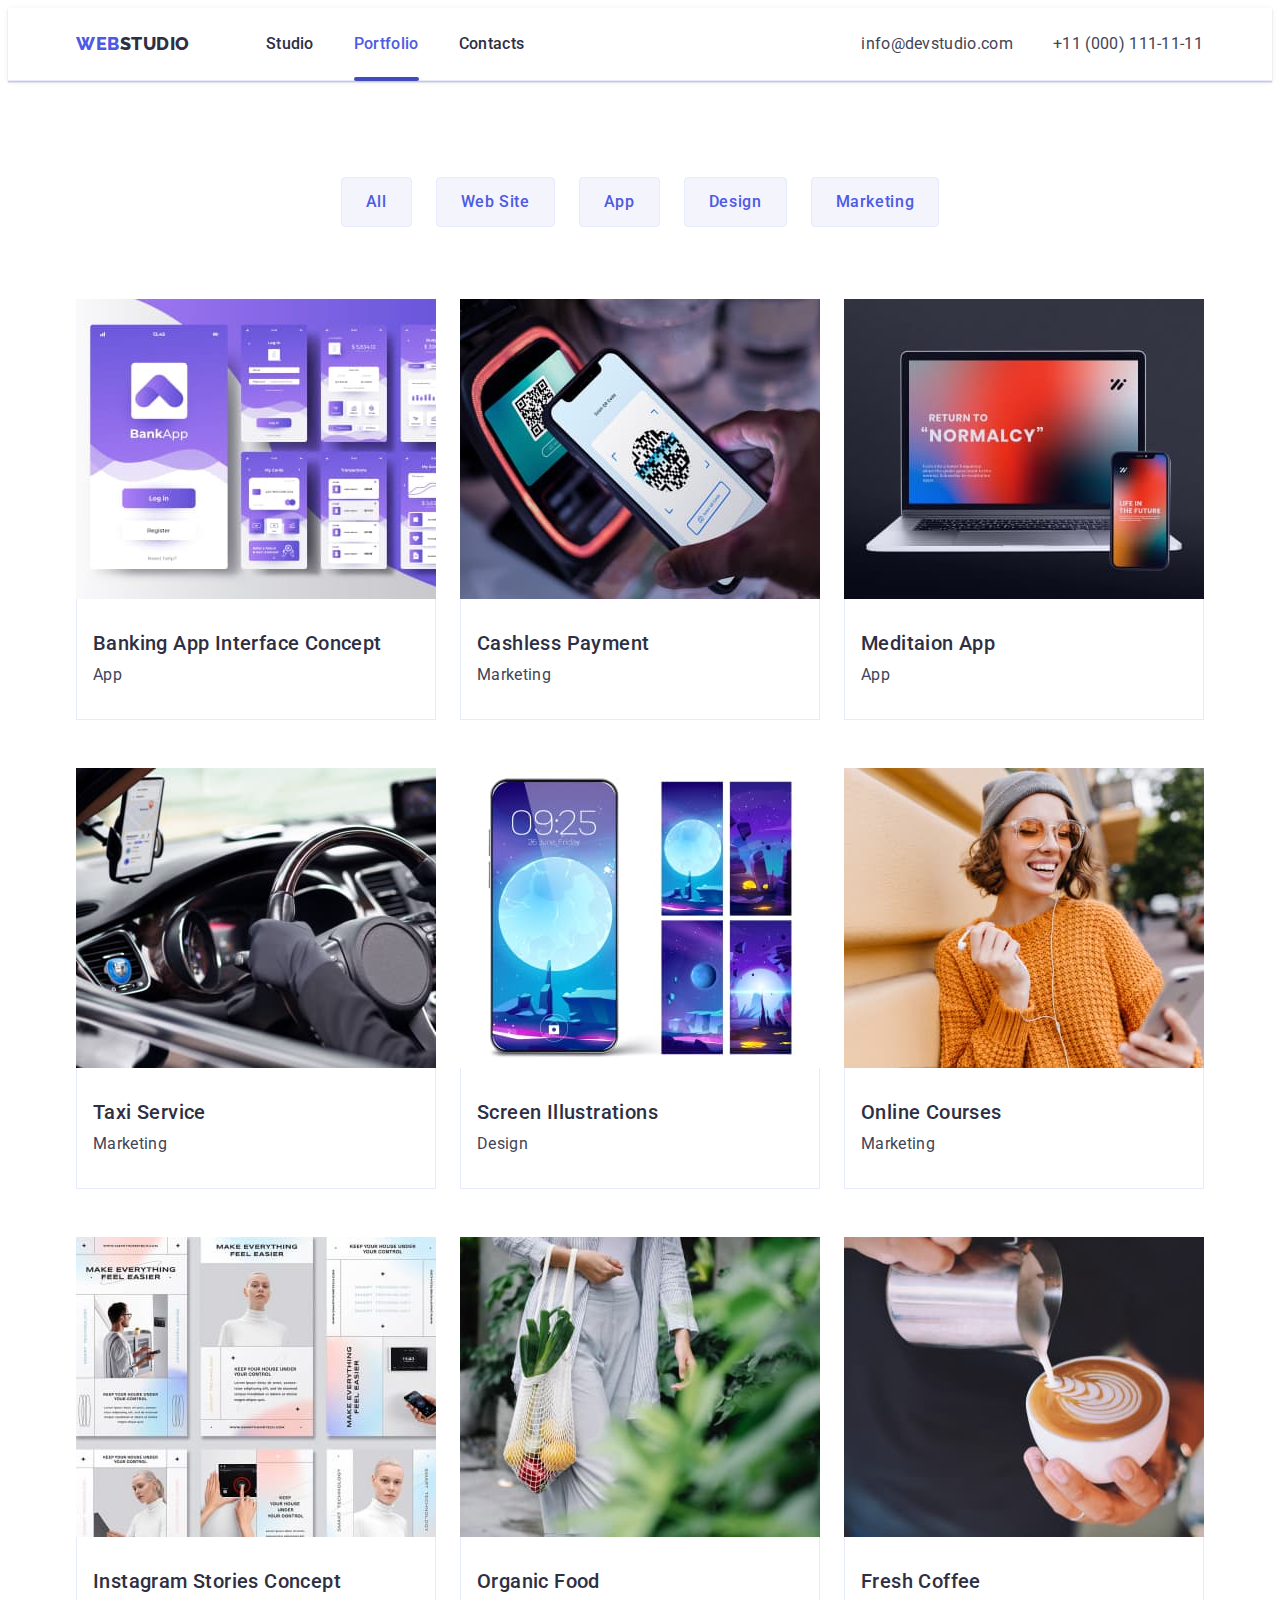
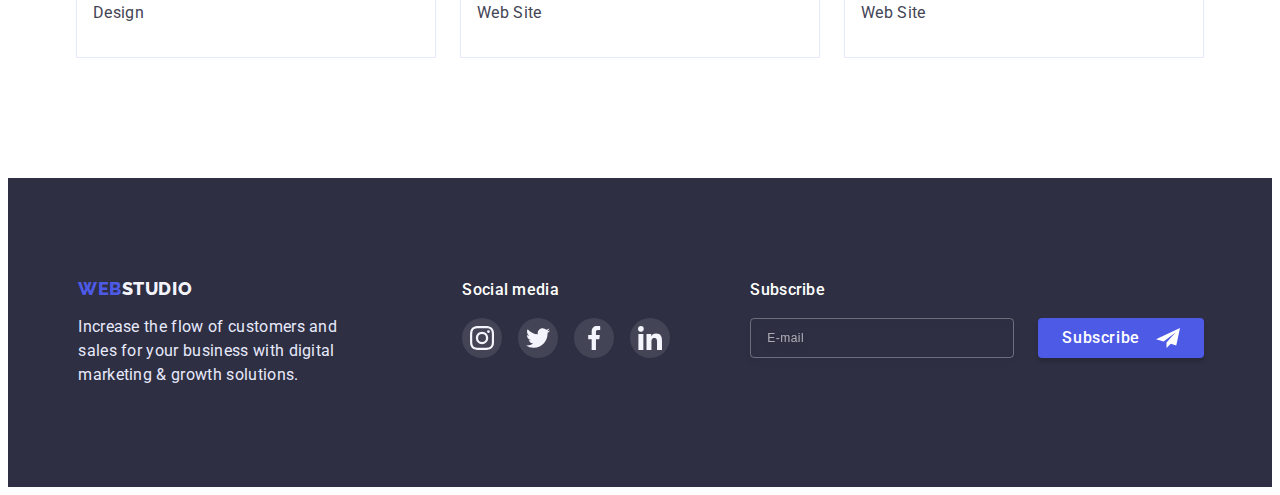
==== portfolio.html @ 02cbae7e "Initial commit" ====
<!DOCTYPE html>
<html lang="en">
  <head>
    <meta charset="UTF-8" />
    <meta http-equiv="X-UA-Compatible" content="IE=edge" />
    <meta name="viewport" content="width=device-width, initial-scale=1.0" />
    <title>OUR PORTFOLIO</title>
    <link rel="preconnect" href="https://fonts.googleapis.com" />
    <link rel="preconnect" href="https://fonts.gstatic.com" crossorigin />
    <link
      href="https://fonts.googleapis.com/css2?family=Raleway:wght@800&family=Roboto:wght@400;500;700&display=swap"
      rel="stylesheet" />
    <link
      rel="stylesheet"
      href="https://cdnjs.cloudflare.com/ajax/libs/modern-normalize/1.1.0/modern-normalize.min.css"
      integrity="sha512-wpPYUAdjBVSE4KJnH1VR1HeZfpl1ub8YT/NKx4PuQ5NmX2tKuGu6U/JRp5y+Y8XG2tV+wKQpNHVUX03MfMFn9Q=="
      crossorigin="anonymous"
      referrerpolicy="no-referrer" />
    <link rel="stylesheet" href="./css/styles.css" />
  </head>
  <body>
    <!-- HEADER -->
    <header class="header">
      <div class="container header-container">
        <nav class="nav">
          <a href="./index.html" class="logo link">
            <span class="logo-accent">Web</span>Studio</a
          >
          <ul class="nav-list">
            <li class="list nav-item">
              <a href="./index.html" class="link nav-link">Studio</a>
            </li>
            <li class="list nav-item">
              <a href="./portfolio.html" class="link nav-link current"
                >Portfolio</a
              >
            </li>
            <li class="list nav-item">
              <a href="" class="link nav-link">Contacts</a>
            </li>
          </ul>
        </nav>
        <address>
          <ul class="address-list">
            <li class="list address-list-item">
              <a href="mailto:info@devstudio.com" class="link address-link"
                >info@devstudio.com</a
              >
            </li>
            <li class="list address-list-item">
              <a href="tel:+110001111111" class="link address-link"
                >+11 (000) 111-11-11</a
              >
            </li>
          </ul>
        </address>
      </div>
    </header>

    <!-- BODY -->
    <main>
      <section class="portfolio-section">
        <div class="container">
          <h1 class="hidden">Examples of work</h1>
          <!-- Buttons -->
          <ul class="section-btn">
            <li class="list">
              <button type="button" class="portfolio-btn">All</button>
            </li>
            <li class="list">
              <button type="button" class="portfolio-btn">Web Site</button>
            </li>
            <li class="list">
              <button type="button" class="portfolio-btn">App</button>
            </li>
            <li class="list">
              <button type="button" class="portfolio-btn">Design</button>
            </li>
            <li class="list">
              <button type="button" class="portfolio-btn">Marketing</button>
            </li>
          </ul>

          <!-- Gallery of projects -->
          <ul class="portfolio-list">
            <li class="list portfolio-list-item">
              <a href="" class="portfolio-link link">
                <div class="overlay">
                  <img
                    src="./images/interface-concept.jpg"
                    alt="Purple concept of Banking App"
                    width="360"
                    height="300" />
                  <p class="portfolio-text-cover">
                    14 Stylish and User-Friendly App Design Concepts · Task
                    Manager App · Calorie Tracker App · Exotic Fruit Ecommerce
                    App · Cloud Storage App 14 Stylish and User-Friendly App
                    Design Concepts · Task Manager App · Calorie Tracker App ·
                    Exotic Fruit Ecommerce App · Cloud Storage App 14 Stylish
                    and User-Friendly App Design Concepts · Task Manager App ·
                    Calorie Tracker App · Exotic Fruit Ecommerce App · Cloud
                    Storage App 14 Stylish and User-Friendly App Design Concepts
                    · Task Manager App · Calorie Tracker App · Exotic Fruit
                    Ecommerce App · Cloud Storage App 14 Stylish and
                    User-Friendly App Design Concepts · Task Manager App ·
                    Calorie Tracker App · Exotic Fruit Ecommerce App · Cloud
                    Storage App
                  </p>
                </div>
                <div class="portfolio-list-item-div">
                  <h3 class="subtitle subtitle-portfolio">
                    Banking App Interface Concept
                  </h3>
                  <p class="section-text section-text-portfolio">App</p>
                </div>
              </a>
            </li>
            <li class="list portfolio-list-item">
              <a href="" class="portfolio-link link">
                <div class="overlay">
                  <img
                    src="./images/cashless-payment.jpg"
                    alt="Reading QR code by phone"
                    width="360"
                    height="300" />
                  <p class="portfolio-text-cover">
                    14 Stylish and User-Friendly App Design Concepts · Task
                    Manager App · Calorie Tracker App · Exotic Fruit Ecommerce
                    App · Cloud Storage App
                  </p>
                </div>
                <div class="portfolio-list-item-div">
                  <h3 class="subtitle subtitle-portfolio">Cashless Payment</h3>
                  <p class="section-text section-text-portfolio">Marketing</p>
                </div>
              </a>
            </li>
            <li class="list portfolio-list-item">
              <a href="" class="portfolio-link link">
                <div class="overlay">
                  <img
                    src="./images/meditaion-app.jpg"
                    alt="Phone and laptop"
                    width="360"
                    height="300" />
                  <p class="portfolio-text-cover">
                    14 Stylish and User-Friendly App Design Concepts · Task
                    Manager App · Calorie Tracker App · Exotic Fruit Ecommerce
                    App · Cloud Storage App
                  </p>
                </div>
                <div class="portfolio-list-item-div">
                  <h3 class="subtitle subtitle-portfolio">Meditaion App</h3>
                  <p class="section-text section-text-portfolio">App</p>
                </div>
              </a>
            </li>
            <li class="list portfolio-list-item">
              <a href="" class="portfolio-link link">
                <div class="overlay">
                  <img
                    src="./images/taxi-service.jpg"
                    alt="The driver is driving in black gloves"
                    width="360"
                    height="300" />
                  <p class="portfolio-text-cover">
                    14 Stylish and User-Friendly App Design Concepts · Task
                    Manager App · Calorie Tracker App · Exotic Fruit Ecommerce
                    App · Cloud Storage App
                  </p>
                </div>
                <div class="portfolio-list-item-div">
                  <h3 class="subtitle subtitle-portfolio">Taxi Service</h3>
                  <p class="section-text section-text-portfolio">Marketing</p>
                </div>
              </a>
            </li>
            <li class="list portfolio-list-item">
              <a href="" class="portfolio-link link">
                <div class="overlay">
                  <img
                    src="./images/screen-illustrations.jpg"
                    alt="The phone and four different screens"
                    width="360"
                    height="300" />
                  <p class="portfolio-text-cover">
                    14 Stylish and User-Friendly App Design Concepts · Task
                    Manager App · Calorie Tracker App · Exotic Fruit Ecommerce
                    App · Cloud Storage App
                  </p>
                </div>

                <div class="portfolio-list-item-div">
                  <h3 class="subtitle subtitle-portfolio">
                    Screen Illustrations
                  </h3>
                  <p class="section-text section-text-portfolio">Design</p>
                </div>
              </a>
            </li>
            <li class="list portfolio-list-item">
              <a href="" class="portfolio-link link">
                <div class="overlay">
                  <img
                    src="./images/online-courses.jpg"
                    alt="Young girl in a yellow sweater and glasses"
                    width="360"
                    height="300" />
                  <p class="portfolio-text-cover">
                    14 Stylish and User-Friendly App Design Concepts · Task
                    Manager App · Calorie Tracker App · Exotic Fruit Ecommerce
                    App · Cloud Storage App
                  </p>
                </div>
                <div class="portfolio-list-item-div">
                  <h3 class="subtitle subtitle-portfolio">Online Courses</h3>
                  <p class="section-text section-text-portfolio">Marketing</p>
                </div>
              </a>
            </li>
            <li class="list portfolio-list-item">
              <a href="" class="portfolio-link link">
                <div class="overlay">
                  <img
                    src="./images/inst-stories-concept.jpg"
                    alt="Six different application screens in pastel colors"
                    width="360"
                    height="300" />
                  <p class="portfolio-text-cover">
                    14 Stylish and User-Friendly App Design Concepts · Task
                    Manager App · Calorie Tracker App · Exotic Fruit Ecommerce
                    App · Cloud Storage App
                  </p>
                </div>
                <div class="portfolio-list-item-div">
                  <h3 class="subtitle subtitle-portfolio">
                    Instagram Stories Concept
                  </h3>
                  <p class="section-text section-text-portfolio">Design</p>
                </div>
              </a>
            </li>
            <li class="list portfolio-list-item">
              <a href="" class="portfolio-link link">
                <div class="overlay">
                  <img
                    src="./images/organic-food.jpg"
                    alt="A woman with a bag of vegetables"
                    width="360"
                    height="300" />
                  <p class="portfolio-text-cover">
                    14 Stylish and User-Friendly App Design Concepts · Task
                    Manager App · Calorie Tracker App · Exotic Fruit Ecommerce
                    App · Cloud Storage App
                  </p>
                </div>
                <div class="portfolio-list-item-div">
                  <h3 class="subtitle subtitle-portfolio">Organic Food</h3>
                  <p class="section-text section-text-portfolio">Web Site</p>
                </div>
              </a>
            </li>
            <li class="list portfolio-list-item">
              <a href="" class="portfolio-link link">
                <div class="overlay">
                  <img
                    src="./images/fresh-coffee.jpg"
                    alt="A barista prepares a cappuccino"
                    width="360"
                    height="300" />
                  <p class="portfolio-text-cover">
                    14 Stylish and User-Friendly App Design Concepts · Task
                    Manager App · Calorie Tracker App · Exotic Fruit Ecommerce
                    App · Cloud Storage App
                  </p>
                </div>
                <div class="portfolio-list-item-div">
                  <h3 class="subtitle subtitle-portfolio">Fresh Coffee</h3>
                  <p class="section-text section-text-portfolio">Web Site</p>
                </div>
              </a>
            </li>
          </ul>
        </div>
        <!--  -->
      </section>
    </main>

    <!-- FOOTER -->
    <footer class="footer-section">
      <div class="footer-container container">
        <div class="footer-wrap">
          <a href="./index.html" class="link footer-logo">
            <span class="logo-accent">Web</span>Studio
          </a>
          <p class="footer-text">
            Increase the flow of customers and sales for your business with
            digital marketing & growth solutions.
          </p>
        </div>
        <!---------------- SOCIAL LINKS ---------------->
        <div class="footer-wrap">
          <p class="footer-subtitle">Social media</p>
          <ul class="footer-soc-list list">
            <li class="footer-soc-item">
              <a href="" class="footer-soc-link link">
                <svg class="footer-soc-icon" width="24" height="24">
                  <use href="./images/icons.svg#icon-instagram"></use>
                </svg>
              </a>
            </li>
            <li class="footer-soc-item">
              <a href="" class="footer-soc-link link">
                <svg class="team-soc-icon" width="24" height="24">
                  <use href="./images/icons.svg#icon-twitter"></use>
                </svg>
              </a>
            </li>
            <li class="footer-soc-item">
              <a href="" class="footer-soc-link link">
                <svg class="team-soc-icon" width="24" height="24">
                  <use href="./images/icons.svg#icon-facebook"></use>
                </svg>
              </a>
            </li>
            <li class="footer-soc-item">
              <a href="" class="footer-soc-link link">
                <svg class="team-soc-icon" width="24" height="24">
                  <use href="./images/icons.svg#icon-linkedin"></use>
                </svg>
              </a>
            </li>
          </ul>
        </div>
        <!---------------- SUBSCRIBE ---------------->
        <div class="footer-wrap">
          <p class="footer-subtitle">Subscribe</p>
          <div class="subscribe-wrap">
            <input
              class="subscribe-input"
              type="email"
              name="sub-mail"
              id="sub-mail"
              placeholder="E-mail" />
            <button class="subscribe-btn" type="submit">
              <span class="subscribe-btn-title">Subscribe</span>
              <svg class="subscribe-icon" width="24" height="24">
                <use href="./images/icons.svg#icon-Frame"></use>
              </svg>
            </button>
          </div>
        </div>
      </div>
    </footer>
  </body>
</html>
---- css/styles.css ----
:root {
  --primary-brand-color: #4d5ae5;
  --pressed-state-color: #404bbf;
  --dark-color: #2e2f42;
  --main-text-color: #434455;
  --decor-color: #e7e9fc;
  --light-color: #f4f4fd;
  --white-color: #ffffff;
  --modal-label: rgba(142, 143, 153, 1);
  --modal-text: #757575;
  --modal-text-opacity: rgba(117, 117, 117, 0.5);
  --modal-line: rgba(33, 33, 33, 0.2);
  --modal-bcg: #fcfcfc;

  --main-letter-spacing: 0.02em;
  --duration: 250ms;
  --main-timing-function: cubic-bezier(0.4, 0, 0.2, 1);
}

/* -----------------GENERAL SETTINGS----------------- */

html {
  box-sizing: border-box;
}

*,
*::before,
*::after {
  box-sizing: inherit;
}

body {
  font-family: "Roboto", sans-serif;
  font-size: 16px;
  color: var(--main-text-color);
  background-color: var(--white-color);
}

h1,
h2,
h3,
h4,
h5,
ul,
p {
  margin: 0;
  padding: 0;
}

img {
  display: block;
  max-width: 100%;
  height: auto;
}

.link {
  text-decoration: none;
}

.list {
  list-style: none;
  margin: 0;
  padding: 0;
}

.hidden {
  position: absolute;
  white-space: nowrap;
  width: 1px;
  height: 1px;
  overflow: hidden;
  border: 0;
  padding: 0;
  clip: rect(0 0 0 0);
  clip-path: inset(50%);
  margin: -1px;
}

/* -----------------HEADER----------------- */
.header {
  border-bottom: 1px solid var(--decor-color);
  box-shadow: 0px 2px 1px rgba(46, 47, 66, 0.08),
    0px 1px 1px rgba(46, 47, 66, 0.16), 0px 1px 6px rgba(46, 47, 66, 0.08);
}
.header-container {
  display: flex;
  justify-content: space-between;
}
.nav {
  display: flex;
  align-items: flex-start;
}
.nav-item.list {
  position: relative;
}

.logo {
  font-family: "Raleway", sans-serif;
  font-weight: 800;
  font-size: 18px;
  line-height: 1.333;
  color: var(--dark-color);
  text-transform: uppercase;
  letter-spacing: 0.03em;
  margin-right: 76px;
  display: block;
  padding: 24px 0;
}

.logo-accent {
  color: var(--primary-brand-color);
}

.nav-list {
  display: flex;
  gap: 40px;
}

.nav-link {
  color: var(--dark-color);
  font-weight: 500;
  line-height: 1.5;
  letter-spacing: var(--main-letter-spacing);
  gap: 40px;
  display: block;
  padding: 24px 0;
  transition-property: color;
  transition-duration: var(--duration);
  transition-timing-function: var(--main-timing-function);
}

.link.nav-link:hover,
.link.nav-link:focus,
.link.nav-link:active {
  color: var(--pressed-state-color);
}
.nav-link.current {
  color: var(--primary-brand-color);
}
.nav-link.current::after {
  position: absolute;
  content: "";
  box-sizing: border-box;
  width: 100%;
  height: 4px;
  background-color: var(--pressed-state-color);
  border-radius: 2px;
  bottom: -1px;
  left: 0;
}
.address-list {
  display: flex;
  gap: 40px;
}

.address-list-item {
  min-width: 151px;
}

.address-link {
  font-style: normal;
  color: var(--main-text-color);
  line-height: 1.5;
  letter-spacing: var(--main-letter-spacing);
  display: block;
  padding: 24px 0;
  transition-property: color;
  transition-duration: var(--duration);
  transition-timing-function: var(--main-timing-function);
}

.address-link:hover,
.address-link:focus,
.address-link:active {
  color: var(--pressed-state-color);
}

/* -----------------HERO----------------- */
.section-black {
  background-color: rgba(46, 47, 66, 0.7);
  background-image: linear-gradient(
      rgba(46, 47, 66, 0.7),
      rgba(46, 47, 66, 0.7)
    ),
    url(../images/people-office.jpg);
  background-repeat: no-repeat;
  background-size: cover;
  background-position: center;
  text-align: center;
  padding: 188px 0px;
  margin: 0 auto;
  max-width: 1440px;
}
.hero-title {
  color: var(--white-color);
  font-weight: 700;
  font-size: 56px;
  line-height: 1.071;
  letter-spacing: var(--main-letter-spacing);
  margin-bottom: 48px;
}
.hero-btn {
  font-family: "Roboto", sans-serif;
  background-color: var(--primary-brand-color);
  box-shadow: 0px 4px 4px rgba(0, 0, 0, 0.15);
  border-radius: 4px;
  border: none;
  color: var(--white-color);
  padding: 16px 32px;
  font-size: 16px;
  font-weight: 500;
  line-height: 24px;
  letter-spacing: 0.04em;
  cursor: pointer;
  transition-property: background-color;
  transition-duration: var(--duration);
  transition-timing-function: var(--main-timing-function);
}
.hero-btn:hover,
.hero-btn:focus {
  background-color: var(--pressed-state-color);
}

/* -----------------SECTION GENERAL SETTINGS----------------- */
.container {
  width: 100%;
  max-width: 1158px;
  padding: 0 15px;
  margin: 0 auto;
  /* outline: 2px solid red; */
}

.section-title {
  font-weight: 700;
  font-size: 36px;
  line-height: 1.11;
  letter-spacing: var(--main-letter-spacing);
  text-transform: capitalize;
  color: var(--dark-color);
  margin-bottom: 72px;
  text-align: center;
}

.subtitle {
  color: var(--dark-color);
  font-weight: 500;
  font-size: 20px;
  line-height: 1.2;
  letter-spacing: var(--main-letter-spacing);
  margin-bottom: 8px;
}
.section-text {
  line-height: 1.5;
  letter-spacing: var(--main-letter-spacing);
}

/* -----------------FEATURE SECTION----------------- */
.feature-section {
  padding-top: 120px;
  padding-bottom: 180px;
}
.feature-list {
  display: flex;
  gap: 24px;
}
.feature-list > .list {
  width: calc((100%-3 * 24) / 4);
}
.feature-item::before {
  content: "";
  display: inline-block;
  width: 100%;
  height: 100%;
  background-color: var(--light-color);
  border-radius: 4px;
  margin-bottom: 8px;
  background-image: url("../images/antenna.svg");
  background-repeat: no-repeat;
  background-position: center;
}
.feature-item.punct::before {
  background-image: url("../images/clock.svg");
}
.feature-item.dil::before {
  background-image: url("../images/diagram.svg");
}
.feature-item.tech::before {
  background-image: url("../images/astronaut.svg");
}

/* -----------------WHAT WE ARE DOING SECTION----------------- */
.product-section {
  padding: 60px 0 120px 0;
}

.product-section-list {
  display: flex;
  gap: 24px;
}

/* -----------------TEAM SECTION----------------- */
.team-section {
  background-color: var(--light-color);
  padding: 120px 0 110px 0;
}

.team-item {
  background-color: var(--white-color);
  max-width: 264px;
  text-align: center;
  box-shadow: 0px 1px 6px rgba(46, 47, 66, 0.08),
    0px 1px 1px rgba(46, 47, 66, 0.16), 0px 2px 1px rgba(46, 47, 66, 0.08);
  border-radius: 0px 0px 4px 4px;
}

.team-item-container {
  padding: 32px 16px;
}

.team-item-container > .section-text {
  margin-bottom: 8px;
}
.team-list {
  display: flex;
  gap: 24px;
}
.team-soc-list {
  display: flex;
  gap: 24px;
  justify-content: center;
}
.team-soc-item {
  width: 40px;
  height: 40px;
}
.team-soc-link {
  width: 100%;
  height: 100%;
  border-radius: 50%;
  display: flex;
  justify-content: center;
  align-items: center;
  background-color: var(--primary-brand-color);
  fill: var(--white-color);
  transition-property: background-color;
  transition-duration: var(--duration);
  transition-timing-function: var(--main-timing-function);
}
.team-soc-link:is(:hover, :focus) {
  background-color: var(--pressed-state-color);
}

/* -----------------CUSTOMERS----------------- */
.customer-section {
  padding: 130px 0 120px 0;
}
.customer-list {
  display: flex;
  gap: 24px;
}
.customer-item {
  width: 168px;
  height: 88px;
}
.customer-link {
  width: 100%;
  height: 100%;
  border: 1px solid #8e8f99;
  border-radius: 4px;
  display: flex;
  justify-content: center;
  align-items: center;
  transition-property: border-color;
  transition-duration: var(--duration);
  transition-timing-function: var(--main-timing-function);
}

.customer-icon {
  fill: #8e8f99;
  transition-property: fill;
  transition-duration: var(--duration);
  transition-timing-function: var(--main-timing-function);
}
.customer-link:is(:hover, :focus) {
  border-color: var(--pressed-state-color);
}
.customer-link:is(:hover, :focus) > .customer-icon {
  fill: var(--pressed-state-color);
}

/* -----------------FOOTER----------------- */
.footer-section {
  margin: 0;
  background-color: var(--dark-color);
  padding: 100px 0 100px 0;
}
.footer-container {
  display: flex;
  justify-content: flex-end;
}
.footer-wrap {
  margin-right: 80px;
}
.footer-wrap:first-child {
  margin-right: 120px;
}
.footer-wrap:last-child {
  margin-right: 0;
}

.footer-logo {
  display: inline-block;
  color: var(--light-color);
  font-weight: 800;
  font-size: 18px;
  font-family: "Raleway", sans-serif;
  letter-spacing: 0.03em;
  text-transform: uppercase;
  margin-bottom: 16px;
}
.footer-text {
  color: var(--decor-color);
  line-height: 1.5;
  letter-spacing: var(--main-letter-spacing);
  max-width: 264px;
}
.footer-subtitle {
  margin-bottom: 16px;
  color: var(--white-color);
  font-size: 16px;
  font-weight: 500;
  line-height: 1.5;
  letter-spacing: 0.02em;
}
.footer-soc-list {
  display: flex;
  gap: 16px;
  justify-content: center;
}
.footer-soc-item {
  width: 40px;
  height: 40px;
}
.footer-soc-link {
  width: 100%;
  height: 100%;
  border-radius: 50%;
  display: flex;
  justify-content: center;
  align-items: center;
  background-color: rgba(255, 255, 255, 0.1);
  fill: var(--light-color);
  transition-property: background-color;
  transition-duration: var(--duration);
  transition-timing-function: var(--main-timing-function);
}
.footer-soc-link:is(:hover, :focus) {
  background-color: #31d0aa;
  outline: none;
}
.subscribe-wrap {
  position: relative;
  display: flex;
  gap: 24px;
}
.subscribe-input {
  width: 264px;
  height: 40px;
  border: 1px solid rgba(255, 255, 255, 0.3);
  filter: drop-shadow(0px 4px 4px rgba(0, 0, 0, 0.15));
  border-radius: 4px;
  background-color: transparent;
  padding-top: 8px;
  padding-bottom: 8px;
  padding-left: 16px;
  font-style: normal;
  font-weight: 400;
  font-size: 12px;
  line-height: 2;
  letter-spacing: 0.04em;
  color: rgba(255, 255, 255, 0.6);
  outline: none;
}
.subscribe-input:is(:hover, :focus) {
  border: 1px solid var(--primary-brand-color);
  border-radius: 4px;
}
.subscribe-input::placeholder {
  font-size: 12px;
  line-height: 2;
  letter-spacing: 0.04em;
  color: rgba(255, 255, 255, 0.6);
}

.subscribe-btn {
  font-family: "Roboto", sans-serif;
  background-color: var(--primary-brand-color);
  box-shadow: 0px 4px 4px rgba(0, 0, 0, 0.15);
  border-radius: 4px;
  border: none;
  color: var(--white-color);
  padding: 8px 24px;
  font-size: 16px;
  font-weight: 500;
  line-height: 24px;
  letter-spacing: 0.04em;
  cursor: pointer;
  transition-property: background-color;
  transition-duration: var(--duration);
  transition-timing-function: var(--main-timing-function);
  display: flex;
  gap: 16px;
  /* outline: none; */
}
.subscribe-btn:hover,
.subscribe-btn:focus {
  background-color: var(--pressed-state-color);
}
.subscribe-icon {
  fill: var(--white-color);
}

/* -----------------PORTFOLIO----------------- */
.section-btn {
  margin-bottom: 72px;
}
.portfolio-btn {
  background-color: var(--light-color);
  border: 1px solid var(--decor-color);
  border-radius: 4px;
  font-family: "Roboto", sans-serif;
  font-size: 16px;
  font-weight: 500;
  line-height: 1.5;
  letter-spacing: 0.04em;
  color: var(--primary-brand-color);
  cursor: pointer;
  padding: 12px 24px;
  transition-property: background-color color border-color box-shadow;
  transition-duration: var(--duration);
  transition-timing-function: var(--main-timing-function);
}

.portfolio-btn:hover,
.portfolio-btn:focus {
  background-color: var(--pressed-state-color);
  color: var(--white-color);
  border-color: transparent;
  box-shadow: 0px 3px 1px rgba(0, 0, 0, 0.1), 0px 2px 1px rgba(0, 0, 0, 0.08),
    0px 2px 2px rgba(0, 0, 0, 0.12);
  outline: none;
}

.portfolio-section {
  padding-top: 96px;
  padding-bottom: 120px;
}

.section-btn {
  display: flex;
  gap: 24px;
  justify-content: center;
}

.portfolio-list {
  display: flex;
  flex-wrap: wrap;
  gap: 24px;
  row-gap: 48px;
}

.portfolio-list-item-div {
  width: 360px;
  border: 1px solid var(--decor-color);
  border-top: none;
  padding: 32px 0 32px 16px;
  transition-property: border-color;
  transition-duration: var(--duration);
  transition-timing-function: var(--main-timing-function);
}

.subtitle-portfolio {
  margin: 0 0 8px;
}
.section-text-portfolio {
  color: var(--main-text-color);
}

.portfolio-link {
  display: inline-block;
  cursor: pointer;
  transition-property: box-shadow;
  transition-duration: var(--duration);
  transition-timing-function: var(--main-timing-function);
}
.portfolio-link:hover > .portfolio-list-item-div,
.portfolio-link:focus > .portfolio-list-item-div {
  border-color: transparent;
}
.portfolio-link:hover {
  box-shadow: 0px 1px 6px rgba(46, 47, 66, 0.08),
    0px 1px 1px rgba(46, 47, 66, 0.16), 0px 2px 1px rgba(46, 47, 66, 0.08);
}
.portfolio-link:focus {
  box-shadow: 0px 1px 6px rgba(46, 47, 66, 0.08),
    0px 1px 1px rgba(46, 47, 66, 0.16), 0px 2px 1px rgba(46, 47, 66, 0.08);
  outline: none;
}
.overlay {
  position: relative;
  overflow: hidden;
}
.portfolio-text-cover {
  position: absolute;
  background-color: var(--primary-brand-color);
  bottom: 0;
  top: 0;
  left: 0px;
  width: 100%;
  height: 100%;
  line-height: 1.5;
  letter-spacing: 0.02em;
  color: var(--light-color);
  padding: 40px 32px 0;
  transform: translatey(100%);
  transition: transform 1000ms ease;
  transition-duration: var(--duration);
  transition-timing-function: var(--main-timing-function);
}
.portfolio-link:is(:hover, :focus) .portfolio-text-cover {
  transform: translatey(0);
  overflow: auto;
}

/* -----------------MODAL----------------- */
.backdrop {
  position: fixed;
  top: 0;
  width: 100%;
  height: 100%;
  background-color: rgba(46, 47, 66, 0.4);
  transition: opacity 500ms var(--main-timing-function),
    visibility 500ms var(--main-timing-function);
}
.modal {
  position: absolute;
  top: 50%;
  left: 50%;
  background-color: var(--modal-bcg);
  box-shadow: 0px 1px 1px rgba(0, 0, 0, 0.14), 0px 1px 3px rgba(0, 0, 0, 0.12),
    0px 2px 1px rgba(0, 0, 0, 0.2);
  border-radius: 4px;
  width: 408px;
  min-height: 576px;
  padding: 24px;
  transition-property: transform;
  transform: translate(-50%, -50%) scale(1) rotate(0);
  transition-duration: var(--duration);
  transition-timing-function: var(--main-timing-function);
}
.backdrop.is-hidden .modal {
  transform: translate(-140%, -140%) scale(0) rotate(90deg);
}
.modal-close {
  width: 24px;
  height: 24px;
  border-radius: 50%;
  background-color: var(--decor-color);
  border: 1px solid rgba(0, 0, 0, 0.1);
  display: flex;
  align-items: center;
  justify-content: center;
  margin-left: auto;
  padding: 0;
  cursor: pointer;
  margin-bottom: 24px;
  transition-property: background-color;
  transition-duration: var(--duration);
  transition-timing-function: var(--main-timing-function);
}
.modal-close:is(:hover, :focus) {
  background-color: var(--pressed-state-color);
  fill: var(--white-color);
}
.is-hidden {
  opacity: 0;
  visibility: hidden;
  pointer-events: none;
}
.form {
  display: flex;
  flex-direction: column;
  align-items: stretch;
}
.form:last-child {
  align-items: center;
}
.modal-input-block {
  margin-bottom: 8px;
  display: flex;
  flex-direction: column;
  width: 100%;
}
.textarea {
  margin-bottom: 24px;
}
.modal-input {
  width: 100%;
  border: 1px solid var(--modal-line);
  border-radius: 4px;
  padding: 11px 38px;
  font-weight: 400;
  font-size: 12px;
  line-height: 1.17;
  letter-spacing: 0.04em;
  color: var(--modal-text);
}

.modal-input:is(:focus, :active) {
  border-color: var(--primary-brand-color);
  outline: none;
}
.modal-input::placeholder {
  font-size: 12px;
  line-height: 1.17;
  letter-spacing: 0.04em;
  color: var(--modal-text-opacity);
  transition-property: fill;
  transition-duration: var(--duration);
  transition-timing-function: var(--main-timing-function);
}
.modal-input-wrap {
  position: relative;
  width: 100%;
}

.modal-input-icon {
  position: absolute;
  background-color: transparent;
  color: var(--dark-color);
  top: 50%;
  left: 16px;
  transform: translatey(-50%);
  transition-property: fill;
  transition-duration: var(--duration);
  transition-timing-function: var(--main-timing-function);
}
.modal-input-icon:is(:active, :focus) {
  fill: var(--primary-brand-color);
  filter: drop-shadow(0px 4px 4px rgba(0, 0, 0, 0.25));
}
.modal-input:is(:focus, :active) + .modal-input-icon {
  fill: var(--primary-brand-color);
}
.textarea-input {
  padding-left: 16px;
  resize: none;
  height: 120px;
}

.modal-title {
  margin-bottom: 16px;
  font-weight: 500;
  line-height: 1.5;
  letter-spacing: 0.02em;
  color: var(--dark-color);
  text-align: center;
}
.modal-label {
  margin-bottom: 4px;
  font-size: 12px;
  line-height: 1.17;
  letter-spacing: 0.01em;
  color: var(--modal-label);
}
.submit-btn {
  font-family: "Roboto", sans-serif;
  background-color: var(--primary-brand-color);
  box-shadow: 0px 4px 4px rgba(0, 0, 0, 0.15);
  border-radius: 4px;
  border: none;
  color: var(--white-color);
  padding: 16px 0;
  width: 169px;
  font-size: 16px;
  font-weight: 500;
  line-height: 1.5;
  letter-spacing: 0.04em;
  cursor: pointer;
  transition-property: background-color;
  transition-duration: var(--duration);
  transition-timing-function: var(--main-timing-function);
}
.submit-btn:hover,
.submit-btn:focus {
  background-color: var(--pressed-state-color);
}
.policy-block {
  margin-bottom: 24px;
}
/* .policy-block input[type="checkbox"] {
  width: 16px;
  height: 16px;
  border: 1.25px solid var(--dark-color);
  border-radius: 2px;
} */
.checkbox-lable {
  font-weight: 400;
  font-size: 12px;
  line-height: 1.17;
  letter-spacing: 0.04em;
  color: var(--modal-text);
  display: flex;
  align-items: center;
}
.checkbox-lable::before {
  content: "";
  width: 16px;
  height: 16px;
  border: 1.25px solid var(--dark-color);
  border-radius: 2px;
  margin-right: 8px;
}
.checkbox-policy:checked + .checkbox-lable::before {
  background-color: var(--pressed-state-color);
  border-color: var(--pressed-state-color);
  background-image: url(../images/check.svg);
  background-repeat: no-repeat;
  background-position: center;
}
.checkbox-policy:focus + .checkbox-lable::before {
  border-color: var(--pressed-state-color);
}
.checkbox-link {
  color: var(--primary-brand-color);
}
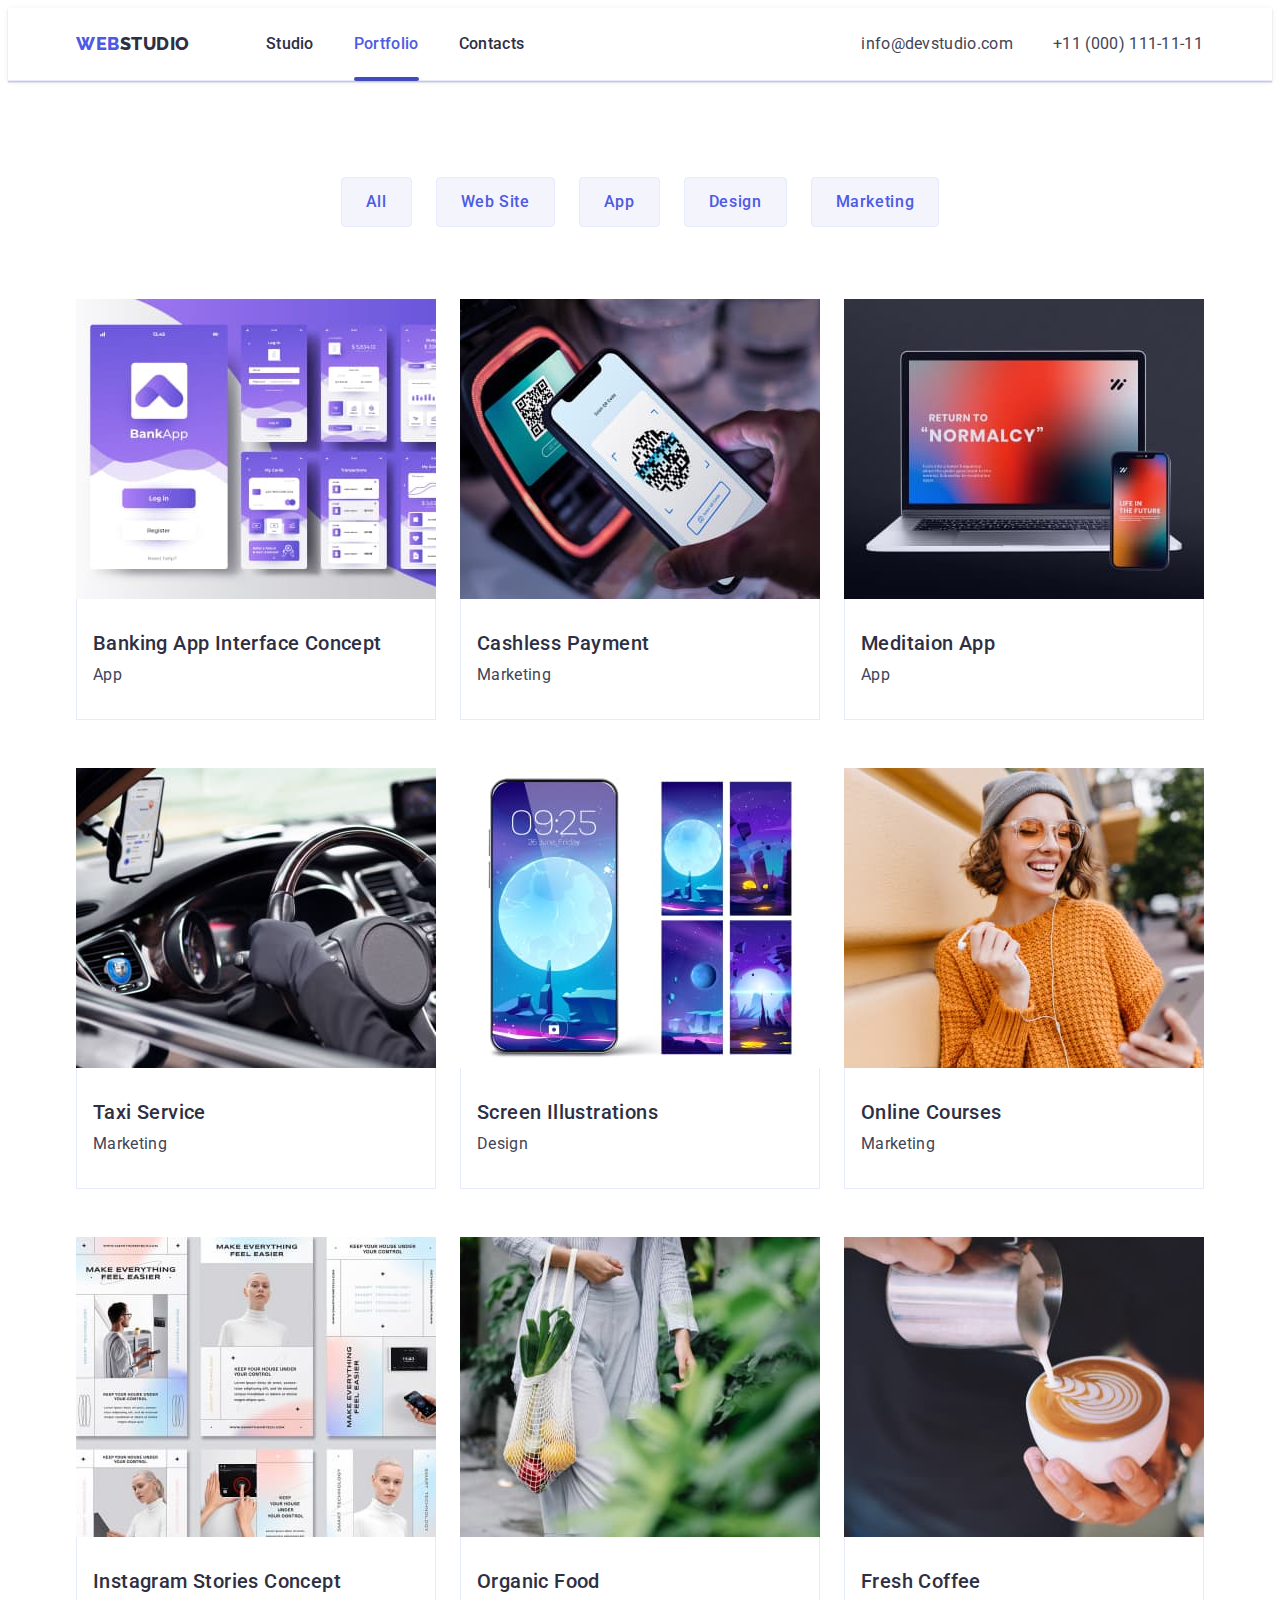
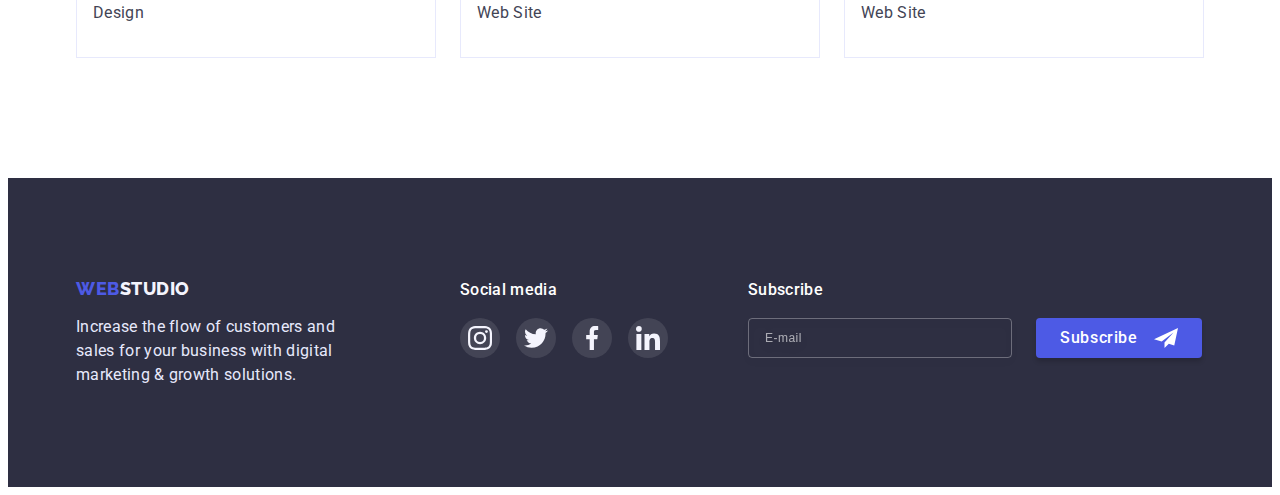
==== commit 836cb81a: "Modul 7" ====
--- a/portfolio.html
+++ b/portfolio.html
@@ -17,6 +17,9 @@
       crossorigin="anonymous"
       referrerpolicy="no-referrer" />
     <link rel="stylesheet" href="./css/styles.css" />
+    <link rel="stylesheet" href="./css/mobile-styles.css" />
+    <link rel="stylesheet" href="./css/tablet-styles.css" />
+    <link rel="stylesheet" href="./css/desktop-styles.css" />
   </head>
   <body>
     <!-- HEADER -->
--- a/css/styles.css
+++ b/css/styles.css
@@ -49,7 +49,7 @@
 
 img {
   display: block;
-  max-width: 100%;
+  width: 100%;
   height: auto;
 }
 
@@ -75,7 +75,9 @@
   clip-path: inset(50%);
   margin: -1px;
 }
-
+.no-scroll {
+  overflow: hidden;
+}
 /* -----------------HEADER----------------- */
 .header {
   border-bottom: 1px solid var(--decor-color);
@@ -102,7 +104,6 @@
   color: var(--dark-color);
   text-transform: uppercase;
   letter-spacing: 0.03em;
-  margin-right: 76px;
   display: block;
   padding: 24px 0;
 }
@@ -152,11 +153,9 @@
   display: flex;
   gap: 40px;
 }
-
 .address-list-item {
   min-width: 151px;
 }
-
 .address-link {
   font-style: normal;
   color: var(--main-text-color);
@@ -168,13 +167,120 @@
   transition-duration: var(--duration);
   transition-timing-function: var(--main-timing-function);
 }
-
 .address-link:hover,
 .address-link:focus,
 .address-link:active {
   color: var(--pressed-state-color);
 }
-
+.menu-open-btn {
+  background-color: transparent;
+  border: none;
+}
+.menu-open-icon {
+  stroke: var(--dark-color);
+}
+
+/* --------------DROPDOWN MENU --------------*/
+.dropdown-menu {
+  position: fixed;
+  z-index: 1;
+  top: 0;
+  width: 100%;
+  height: 100%;
+  background-color: var(--white-color);
+  box-shadow: 0px 2px 1px rgba(46, 47, 66, 0.08),
+    0px 1px 1px rgba(46, 47, 66, 0.16), 0px 1px 6px rgba(46, 47, 66, 0.08);
+  padding: 24px 24px 40px 40px;
+}
+.dropdown-menu-wrapper {
+  max-width: 428px;
+  height: 100%;
+  display: flex;
+  flex-direction: column;
+  justify-content: space-between;
+  overflow-y: auto;
+}
+.menu-close-btn {
+  width: 24px;
+  height: 24px;
+  border-radius: 50%;
+  background-color: var(--decor-color);
+  border: 1px solid rgba(0, 0, 0, 0.1);
+  display: flex;
+  align-items: center;
+  justify-content: center;
+  margin-left: auto;
+  padding: 0;
+  margin-bottom: 32px;
+}
+.menu-nav-list {
+  display: flex;
+  flex-direction: column;
+  gap: 40px;
+  margin-bottom: 44px;
+}
+.link.menu-link {
+  font-weight: 700;
+  font-size: 36px;
+  line-height: 1.11;
+  letter-spacing: var(--main-letter-spacing);
+  text-transform: capitalize;
+  color: var(--dark-color);
+}
+.menu-link.current {
+  color: var(--primary-brand-color);
+}
+.menu-address-list {
+  display: flex;
+  gap: 40px;
+  flex-direction: column;
+  margin-bottom: 48px;
+}
+.menu-tel-link {
+  font-style: normal;
+  font-weight: 700;
+  font-size: 24px;
+  line-height: 1.11;
+  letter-spacing: var(--main-letter-spacing);
+  text-transform: capitalize;
+  color: var(--primary-brand-color);
+}
+.menu-e-address-link {
+  font-weight: 500;
+  font-size: 20px;
+  line-height: 1.2;
+  letter-spacing: var(--main-letter-spacing);
+  color: var(--main-text-color);
+  font-style: normal;
+}
+.menu-soc-list {
+  display: flex;
+  gap: 40px;
+}
+.menu-soc-item {
+  width: 34px;
+  height: 34px;
+}
+.menu-soc-icon {
+  width: 20px;
+  height: 20px;
+}
+.menu-soc-link {
+  width: 100%;
+  height: 100%;
+  border-radius: 50%;
+  display: flex;
+  justify-content: center;
+  align-items: center;
+  background-color: var(--primary-brand-color);
+  fill: var(--white-color);
+  transition-property: background-color;
+  transition-duration: var(--duration);
+  transition-timing-function: var(--main-timing-function);
+}
+.menu-soc-icon {
+  fill: var(--white-color);
+}
 /* -----------------HERO----------------- */
 .section-black {
   background-color: rgba(46, 47, 66, 0.7);
@@ -182,7 +288,7 @@
       rgba(46, 47, 66, 0.7),
       rgba(46, 47, 66, 0.7)
     ),
-    url(../images/people-office.jpg);
+    url(../images/people-office-mobile.jpg);
   background-repeat: no-repeat;
   background-size: cover;
   background-position: center;
@@ -190,6 +296,17 @@
   padding: 188px 0px;
   margin: 0 auto;
   max-width: 1440px;
+}
+@media (min-device-pixel-ratio: 2),
+  (min-resolution: 192dpi),
+  (min-resolution: 2dppx) {
+  .section-black {
+    background-image: linear-gradient(
+        rgba(46, 47, 66, 0.7),
+        rgba(46, 47, 66, 0.7)
+      ),
+      url(../images/people-office-mobile-x2.jpg);
+  }
 }
 .hero-title {
   color: var(--white-color);
@@ -224,10 +341,8 @@
 /* -----------------SECTION GENERAL SETTINGS----------------- */
 .container {
   width: 100%;
-  max-width: 1158px;
   padding: 0 15px;
   margin: 0 auto;
-  /* outline: 2px solid red; */
 }
 
 .section-title {
@@ -256,43 +371,27 @@
 
 /* -----------------FEATURE SECTION----------------- */
 .feature-section {
-  padding-top: 120px;
-  padding-bottom: 180px;
-}
-.feature-list {
-  display: flex;
-  gap: 24px;
+  padding-top: 96px;
+  padding-bottom: 96px;
 }
 .feature-list > .list {
-  width: calc((100%-3 * 24) / 4);
-}
-.feature-item::before {
-  content: "";
-  display: inline-block;
-  width: 100%;
-  height: 100%;
-  background-color: var(--light-color);
-  border-radius: 4px;
-  margin-bottom: 8px;
-  background-image: url("../images/antenna.svg");
-  background-repeat: no-repeat;
-  background-position: center;
-}
-.feature-item.punct::before {
-  background-image: url("../images/clock.svg");
-}
-.feature-item.dil::before {
-  background-image: url("../images/diagram.svg");
-}
-.feature-item.tech::before {
-  background-image: url("../images/astronaut.svg");
+  width: 100%;
+}
+.feature-item > .subtitle {
+  font-weight: 700;
+  font-size: 36px;
+  line-height: 1.11;
+  text-align: center;
+}
+.feature-item > .section-text {
+  font-weight: 500;
 }
 
 /* -----------------WHAT WE ARE DOING SECTION----------------- */
 .product-section {
+  display: none;
   padding: 60px 0 120px 0;
 }
-
 .product-section-list {
   display: flex;
   gap: 24px;
@@ -301,28 +400,24 @@
 /* -----------------TEAM SECTION----------------- */
 .team-section {
   background-color: var(--light-color);
-  padding: 120px 0 110px 0;
-}
-
+  padding: 96px 0 128px;
+}
 .team-item {
   background-color: var(--white-color);
-  max-width: 264px;
+  width: 100%;
   text-align: center;
   box-shadow: 0px 1px 6px rgba(46, 47, 66, 0.08),
     0px 1px 1px rgba(46, 47, 66, 0.16), 0px 2px 1px rgba(46, 47, 66, 0.08);
   border-radius: 0px 0px 4px 4px;
 }
-
+.team-item:not(:last-child) {
+  margin-bottom: 64px;
+}
 .team-item-container {
   padding: 32px 16px;
 }
-
 .team-item-container > .section-text {
   margin-bottom: 8px;
-}
-.team-list {
-  display: flex;
-  gap: 24px;
 }
 .team-soc-list {
   display: flex;
@@ -352,14 +447,17 @@
 
 /* -----------------CUSTOMERS----------------- */
 .customer-section {
-  padding: 130px 0 120px 0;
+  padding: 96px 0;
 }
 .customer-list {
   display: flex;
-  gap: 24px;
+  gap: 16px;
+  row-gap: 72px;
+  flex-wrap: wrap;
+  justify-content: center;
 }
 .customer-item {
-  width: 168px;
+  width: calc((100% - 16px) / 2);
   height: 88px;
 }
 .customer-link {
@@ -374,7 +472,6 @@
   transition-duration: var(--duration);
   transition-timing-function: var(--main-timing-function);
 }
-
 .customer-icon {
   fill: #8e8f99;
   transition-property: fill;
@@ -392,22 +489,12 @@
 .footer-section {
   margin: 0;
   background-color: var(--dark-color);
-  padding: 100px 0 100px 0;
-}
-.footer-container {
-  display: flex;
-  justify-content: flex-end;
+  padding: 96px 0;
 }
 .footer-wrap {
-  margin-right: 80px;
-}
-.footer-wrap:first-child {
-  margin-right: 120px;
-}
-.footer-wrap:last-child {
-  margin-right: 0;
-}
-
+  text-align: center;
+  margin-bottom: 72px;
+}
 .footer-logo {
   display: inline-block;
   color: var(--light-color);
@@ -422,7 +509,9 @@
   color: var(--decor-color);
   line-height: 1.5;
   letter-spacing: var(--main-letter-spacing);
-  max-width: 264px;
+  max-width: 268px;
+  margin: 0 auto 72px;
+  text-align: left;
 }
 .footer-subtitle {
   margin-bottom: 16px;
@@ -458,13 +547,8 @@
   background-color: #31d0aa;
   outline: none;
 }
-.subscribe-wrap {
-  position: relative;
-  display: flex;
-  gap: 24px;
-}
 .subscribe-input {
-  width: 264px;
+  width: 100%;
   height: 40px;
   border: 1px solid rgba(255, 255, 255, 0.3);
   filter: drop-shadow(0px 4px 4px rgba(0, 0, 0, 0.15));
@@ -480,6 +564,7 @@
   letter-spacing: 0.04em;
   color: rgba(255, 255, 255, 0.6);
   outline: none;
+  margin-bottom: 16px;
 }
 .subscribe-input:is(:hover, :focus) {
   border: 1px solid var(--primary-brand-color);
@@ -510,7 +595,7 @@
   transition-timing-function: var(--main-timing-function);
   display: flex;
   gap: 16px;
-  /* outline: none; */
+  margin: 0 auto;
 }
 .subscribe-btn:hover,
 .subscribe-btn:focus {
@@ -646,13 +731,15 @@
   position: absolute;
   top: 50%;
   left: 50%;
+  margin-top: 48px;
   background-color: var(--modal-bcg);
   box-shadow: 0px 1px 1px rgba(0, 0, 0, 0.14), 0px 1px 3px rgba(0, 0, 0, 0.12),
     0px 2px 1px rgba(0, 0, 0, 0.2);
   border-radius: 4px;
-  width: 408px;
-  min-height: 576px;
+  width: calc(100% - 2 * 18px);
+  min-height: 586px;
   padding: 24px;
+  overflow-y: auto;
   transition-property: transform;
   transform: translate(-50%, -50%) scale(1) rotate(0);
   transition-duration: var(--duration);
@@ -686,6 +773,15 @@
   opacity: 0;
   visibility: hidden;
   pointer-events: none;
+}
+.modal-title {
+  margin-bottom: 16px;
+  font-size: 14px;
+  font-weight: 500;
+  line-height: 1.5;
+  letter-spacing: 0.02em;
+  color: var(--dark-color);
+  text-align: center;
 }
 .form {
   display: flex;
@@ -733,7 +829,6 @@
   position: relative;
   width: 100%;
 }
-
 .modal-input-icon {
   position: absolute;
   background-color: transparent;
@@ -758,14 +853,6 @@
   height: 120px;
 }
 
-.modal-title {
-  margin-bottom: 16px;
-  font-weight: 500;
-  line-height: 1.5;
-  letter-spacing: 0.02em;
-  color: var(--dark-color);
-  text-align: center;
-}
 .modal-label {
   margin-bottom: 4px;
   font-size: 12px;
@@ -798,12 +885,7 @@
 .policy-block {
   margin-bottom: 24px;
 }
-/* .policy-block input[type="checkbox"] {
-  width: 16px;
-  height: 16px;
-  border: 1.25px solid var(--dark-color);
-  border-radius: 2px;
-} */
+
 .checkbox-lable {
   font-weight: 400;
   font-size: 12px;
@@ -820,6 +902,7 @@
   border: 1.25px solid var(--dark-color);
   border-radius: 2px;
   margin-right: 8px;
+  flex-shrink: 0;
 }
 .checkbox-policy:checked + .checkbox-lable::before {
   background-color: var(--pressed-state-color);
--- a/css/mobile-styles.css
+++ b/css/mobile-styles.css
@@ -0,0 +1,53 @@
+@media screen and (min-width: 480px) {
+  .container {
+    max-width: 426px;
+  }
+  .menu-soc-item {
+    width: 40px;
+    height: 40px;
+  }
+  .menu-soc-icon {
+    width: 24px;
+    height: 24px;
+  }
+  .menu-tel-link {
+    font-size: 36px;
+  }
+  .team-item:not(:last-child) {
+    margin-bottom: 72px;
+  }
+  .modal {
+    width: 392px;
+    transform: translate(-50%, -50%) scale(1) rotate(0);
+  }
+  .modal-title {
+    font-size: 16px;
+  }
+}
+
+@media screen and (max-width: 767px) {
+  .nav-list,
+  .address-list {
+    display: none;
+  }
+  .hero-title {
+    font-size: 36px;
+    line-height: 1.11;
+    margin-bottom: 72px;
+  }
+  .feature-item:not(:last-child) {
+    margin-bottom: 72px;
+  }
+  .customer-item:nth-child(n + 5) {
+    margin-bottom: 0;
+  }
+  .team-section > .container {
+    max-width: 294px;
+  }
+}
+
+@media screen and (max-width: 1199px) {
+  .logo {
+    line-height: 1.17;
+  }
+}
--- a/css/tablet-styles.css
+++ b/css/tablet-styles.css
@@ -0,0 +1,124 @@
+@media screen and (min-width: 768px) {
+  .container {
+    max-width: 582px;
+  }
+  .dropdown-menu,
+  .menu-open-btn {
+    display: none;
+  }
+  .section-black {
+    background-image: linear-gradient(
+        rgba(46, 47, 66, 0.7),
+        rgba(46, 47, 66, 0.7)
+      ),
+      url(../images/people-office-tablet.jpg);
+  }
+
+  @media (min-device-pixel-ratio: 2),
+    (min-resolution: 192dpi),
+    (min-resolution: 2dppx) {
+    .section-black {
+      background-image: linear-gradient(
+          rgba(46, 47, 66, 0.7),
+          rgba(46, 47, 66, 0.7)
+        ),
+        url(../images/people-office-tablet-x2.jpg);
+    }
+  }
+  .hero-title {
+    margin-bottom: 40px;
+  }
+  .logo {
+    margin-right: 120px;
+  }
+  .feature-section > .container,
+  .header > .container {
+    max-width: 766px;
+  }
+  .feature-list {
+    display: flex;
+    gap: 24px;
+    flex-wrap: wrap;
+    row-gap: 72px;
+  }
+  .feature-list > .list {
+    width: calc((100% - 24px) / 2);
+  }
+  .feature-item > .subtitle {
+    text-align: left;
+  }
+  .team-section {
+    padding: 96px 0 104px;
+  }
+  .team-list {
+    display: flex;
+    gap: 24px;
+    row-gap: 64px;
+    flex-wrap: wrap;
+  }
+  .team-item {
+    width: calc((100% - 24px) / 2);
+  }
+  .team-item:not(:last-child) {
+    margin-bottom: 0;
+  }
+  .customer-item {
+    width: calc((100% - 2 * 24px) / 3);
+  }
+  .customer-list {
+    gap: 24px;
+    row-gap: 72px;
+  }
+  .footer-container {
+    display: flex;
+    flex-wrap: wrap;
+    justify-content: flex-start;
+    gap: 24px;
+  }
+  .subscribe-wrap {
+    position: relative;
+    display: flex;
+    gap: 24px;
+  }
+  .subscribe-input {
+    width: 264px;
+    margin-bottom: 0;
+  }
+  .footer-wrap {
+    margin-bottom: 0;
+    text-align: left;
+  }
+  .footer-container {
+    row-gap: 72px;
+  }
+  .footer-text {
+    margin: 0;
+  }
+  .modal {
+    width: 408px;
+  }
+}
+
+@media screen and (min-width: 768px) and (max-width: 1199px) {
+  .address-list {
+    gap: 6px;
+    flex-wrap: wrap;
+    justify-content: flex-end;
+    padding-top: 24px;
+  }
+  .address-link {
+    padding: 0;
+  }
+  .address-list-item {
+    font-weight: 400;
+    font-size: 12px;
+    line-height: 1.17;
+    letter-spacing: 0.04em;
+  }
+  .feature-item:nth-child(n + 3) {
+    margin-bottom: 0;
+  }
+  .customer-item:nth-child(n + 4) {
+    margin-bottom: 0;
+  }
+}
--- a/css/desktop-styles.css
+++ b/css/desktop-styles.css
@@ -0,0 +1,113 @@
+@media screen and (min-width: 1200px) {
+  .container,
+  .feature-section > .container,
+  .header > .container {
+    max-width: 1158px;
+  }
+  .logo {
+    margin-right: 76px;
+  }
+  .section-black {
+    background-image: linear-gradient(
+        rgba(46, 47, 66, 0.7),
+        rgba(46, 47, 66, 0.7)
+      ),
+      url(../images/people-office.jpg);
+  }
+
+  @media (min-device-pixel-ratio: 2),
+    (min-resolution: 192dpi),
+    (min-resolution: 2dppx) {
+    .section-black {
+      background-image: linear-gradient(
+          rgba(46, 47, 66, 0.7),
+          rgba(46, 47, 66, 0.7)
+        ),
+        url(../images/people-office-x2.jpg);
+    }
+  }
+
+  .hero-title {
+    margin-bottom: 48px;
+  }
+  .feature-section {
+    padding-top: 120px;
+    padding-bottom: 180px;
+  }
+  .feature-list > .list {
+    width: calc((100% - 3 * 24px) / 4);
+  }
+  .feature-item {
+    margin-bottom: 0;
+  }
+  .feature-item > .subtitle {
+    font-weight: 500;
+    font-size: 20px;
+    line-height: 1.2;
+  }
+  .feature-item > .section-text {
+    font-weight: 400;
+  }
+  .feature-item::before {
+    content: "";
+    display: inline-block;
+    width: 100%;
+    height: 100%;
+    background-color: var(--light-color);
+    border-radius: 4px;
+    margin-bottom: 8px;
+    background-image: url("../images/antenna.svg");
+    background-repeat: no-repeat;
+    background-position: center;
+  }
+  .feature-item.punct::before {
+    background-image: url("../images/clock.svg");
+  }
+  .feature-item.dil::before {
+    background-image: url("../images/diagram.svg");
+  }
+  .feature-item.tech::before {
+    background-image: url("../images/astronaut.svg");
+  }
+  .product-section {
+    display: block;
+  }
+  .team-section {
+    padding: 120px 0 120px 0;
+  }
+  .team-item {
+    width: calc((100% - 3 * 24px) / 4);
+  }
+  .customer-list {
+    flex-wrap: nowrap;
+  }
+  .customer-section {
+    padding: 120px 0;
+  }
+  .customer-item {
+    width: calc(100% - 5 * 24px);
+  }
+  .footer-section {
+    padding: 100px 0;
+  }
+  .footer-container {
+    flex-wrap: nowrap;
+    gap: 0;
+  }
+  .footer-wrap {
+    margin-right: 80px;
+  }
+  .footer-wrap:first-child {
+    margin-right: 120px;
+  }
+  .footer-wrap:last-child {
+    margin-right: 0;
+  }
+  .footer-text {
+    max-width: 264px;
+  }
+  .modal {
+    margin-top: 0;
+    height: 584px;
+  }
+}
